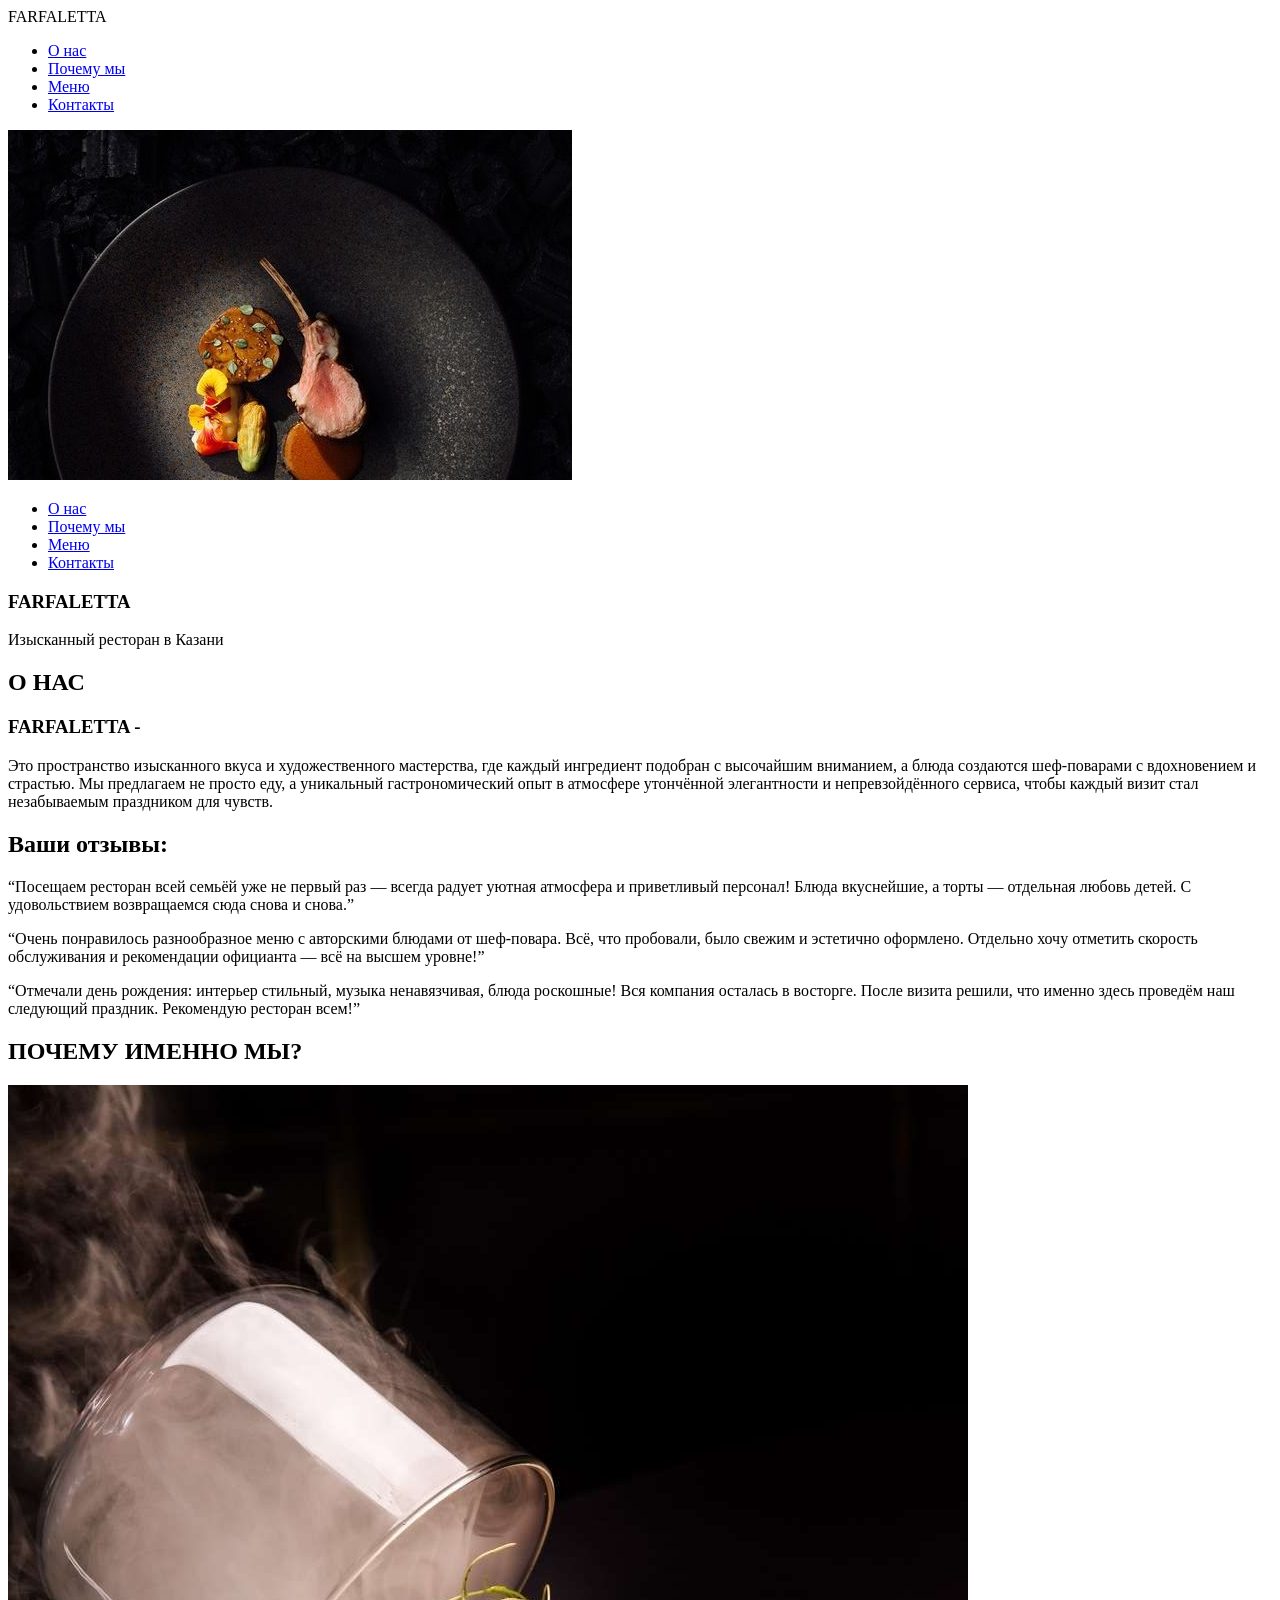
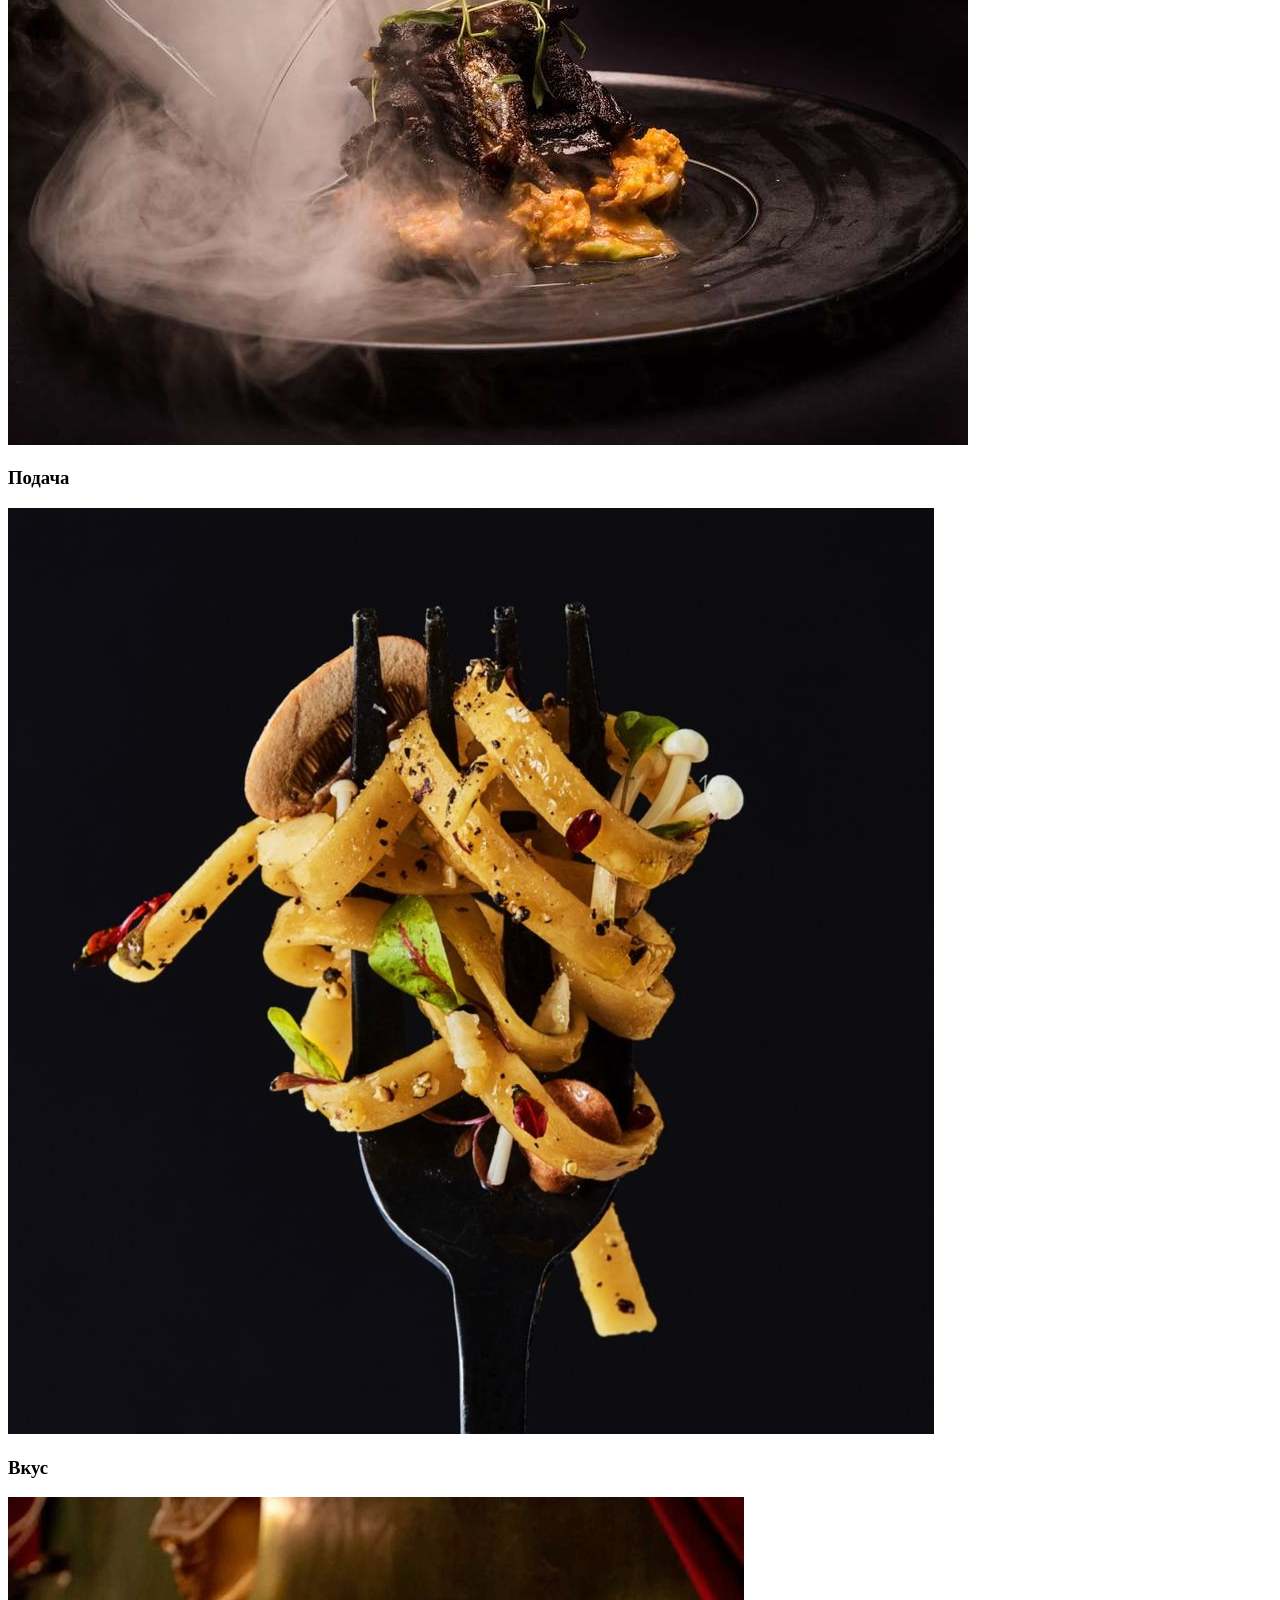
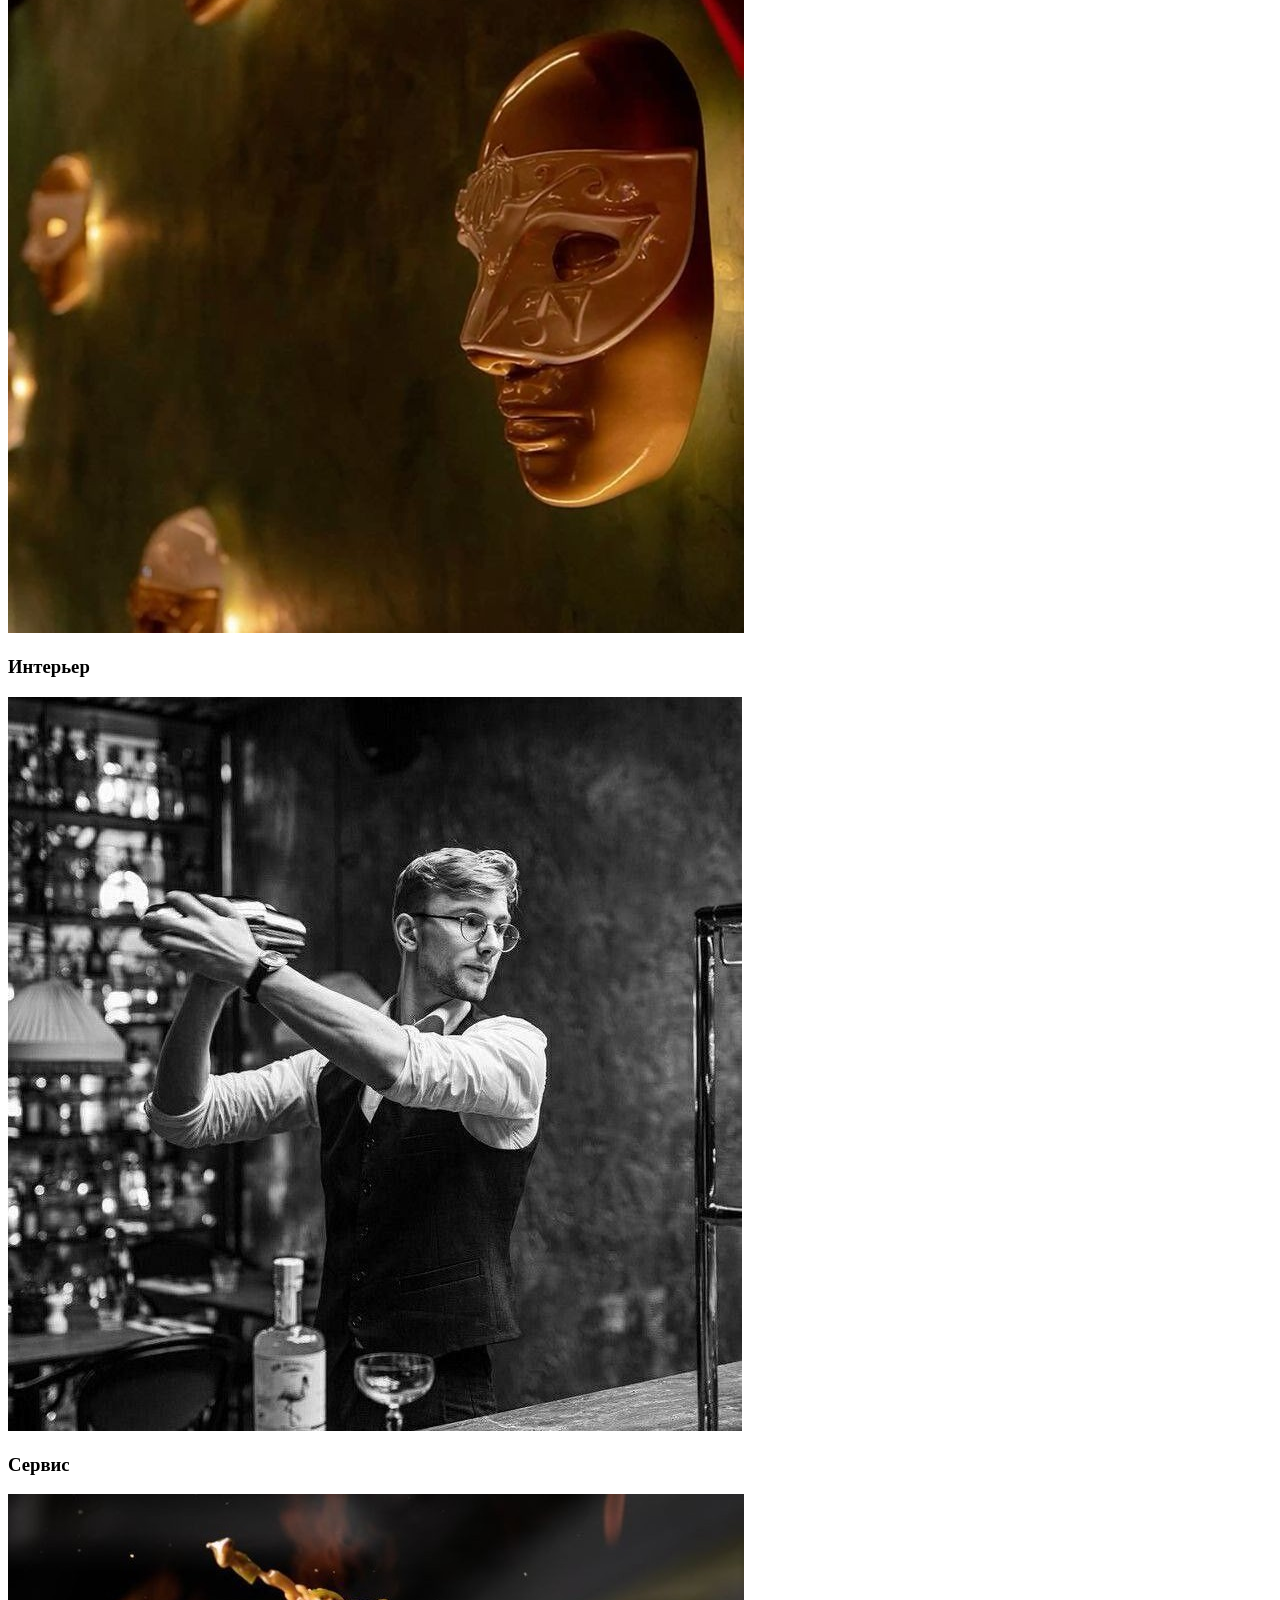
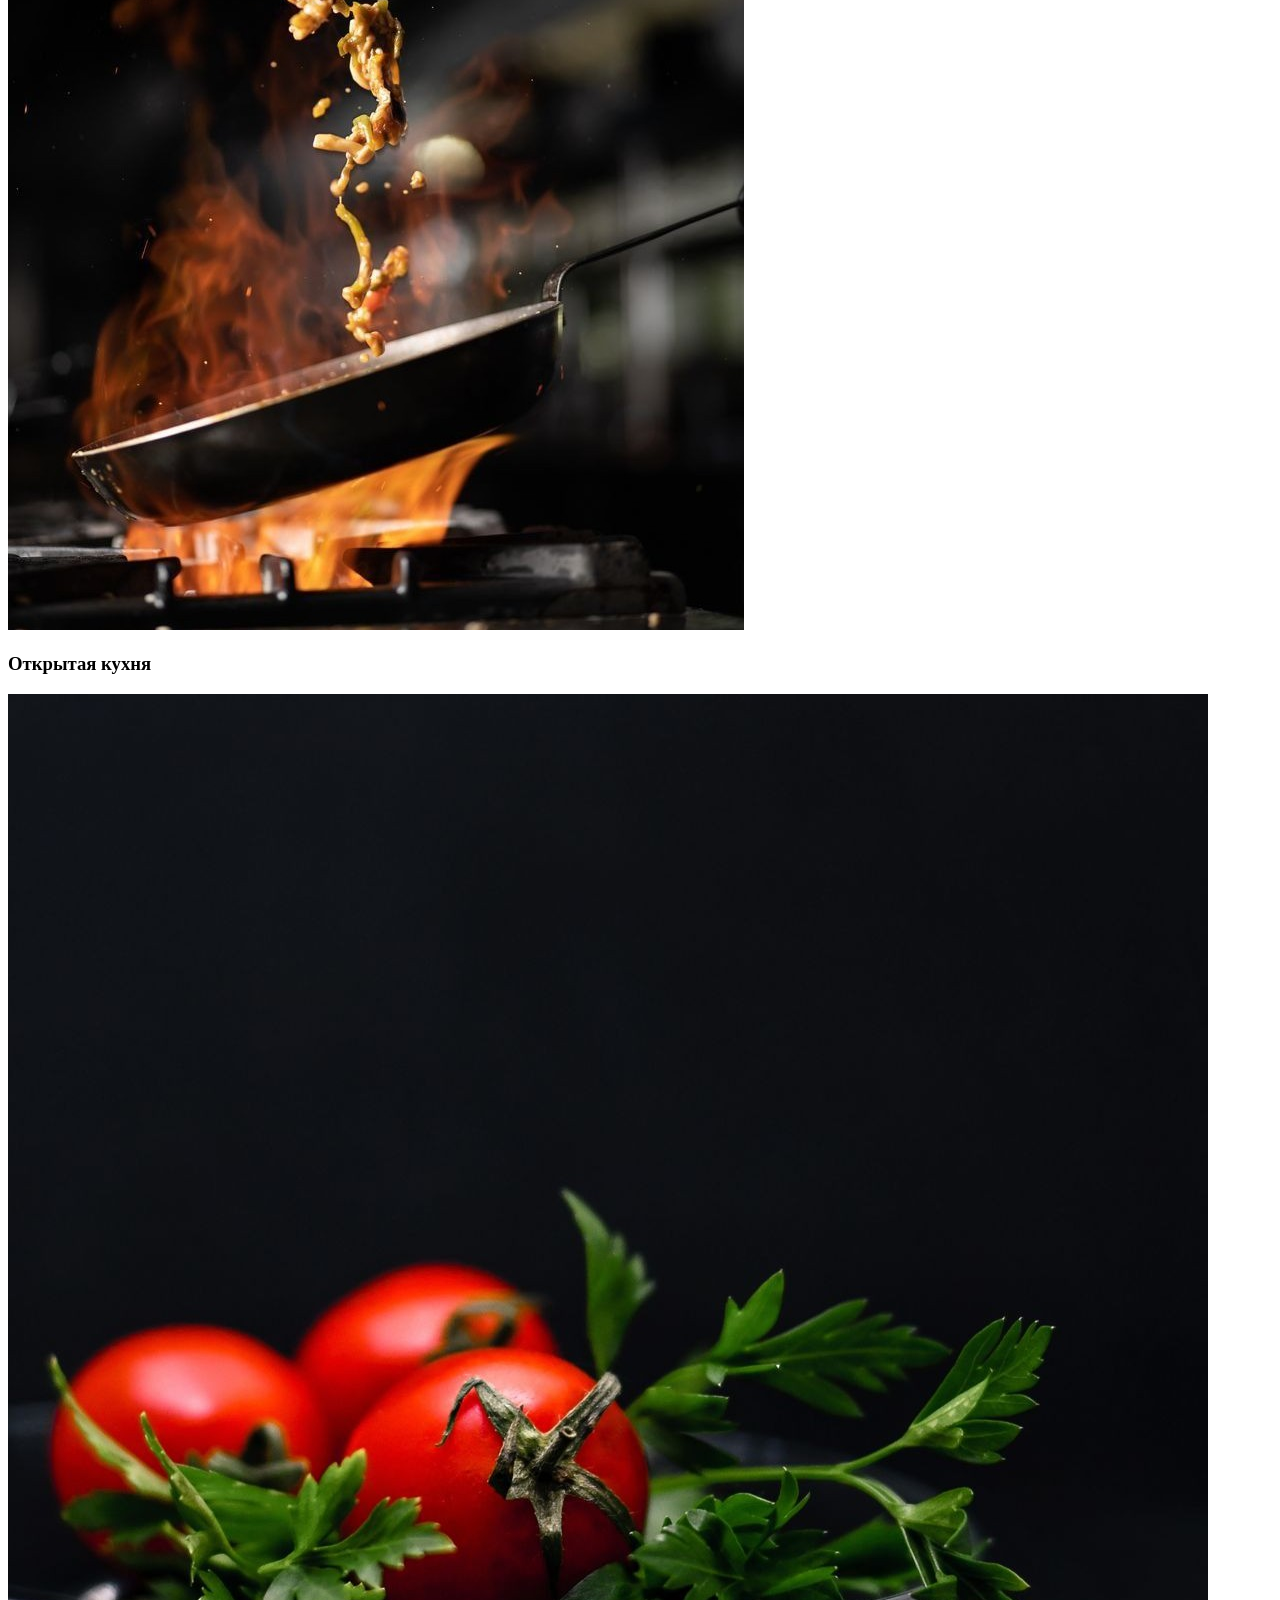
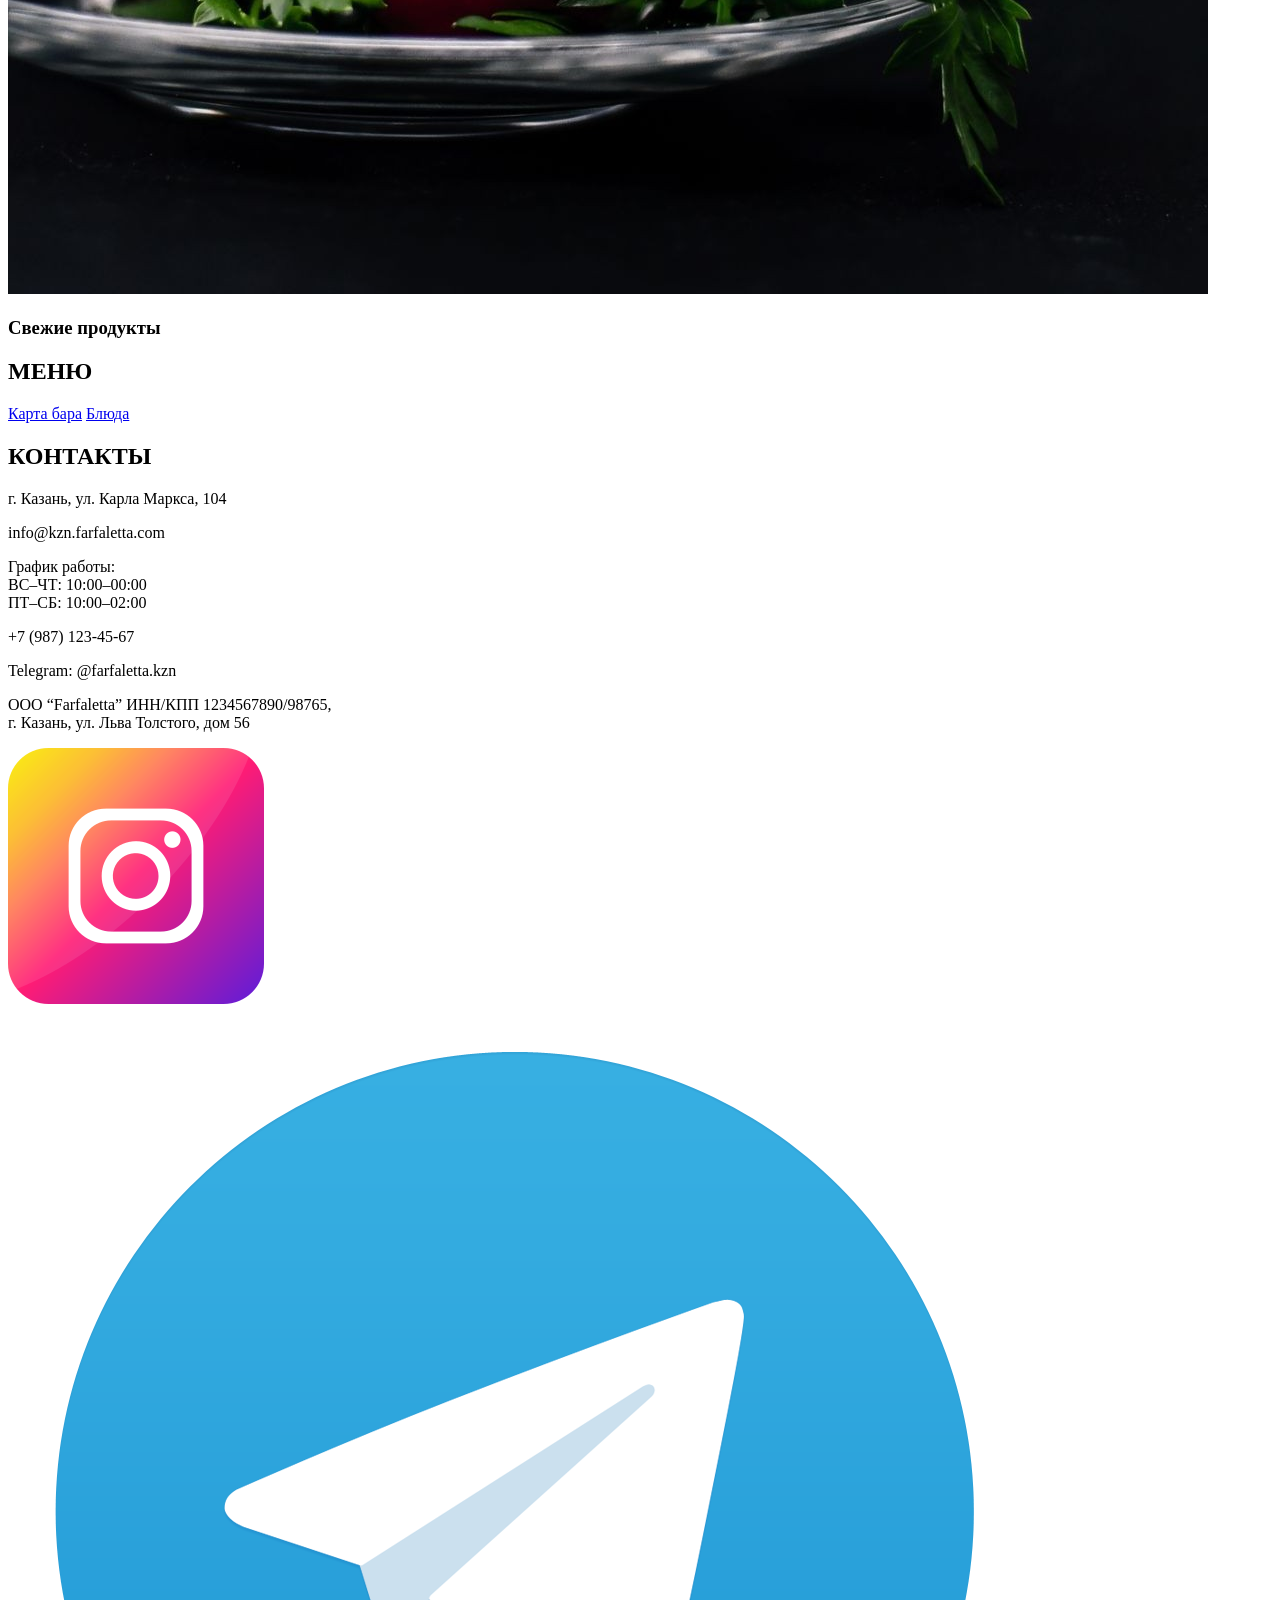
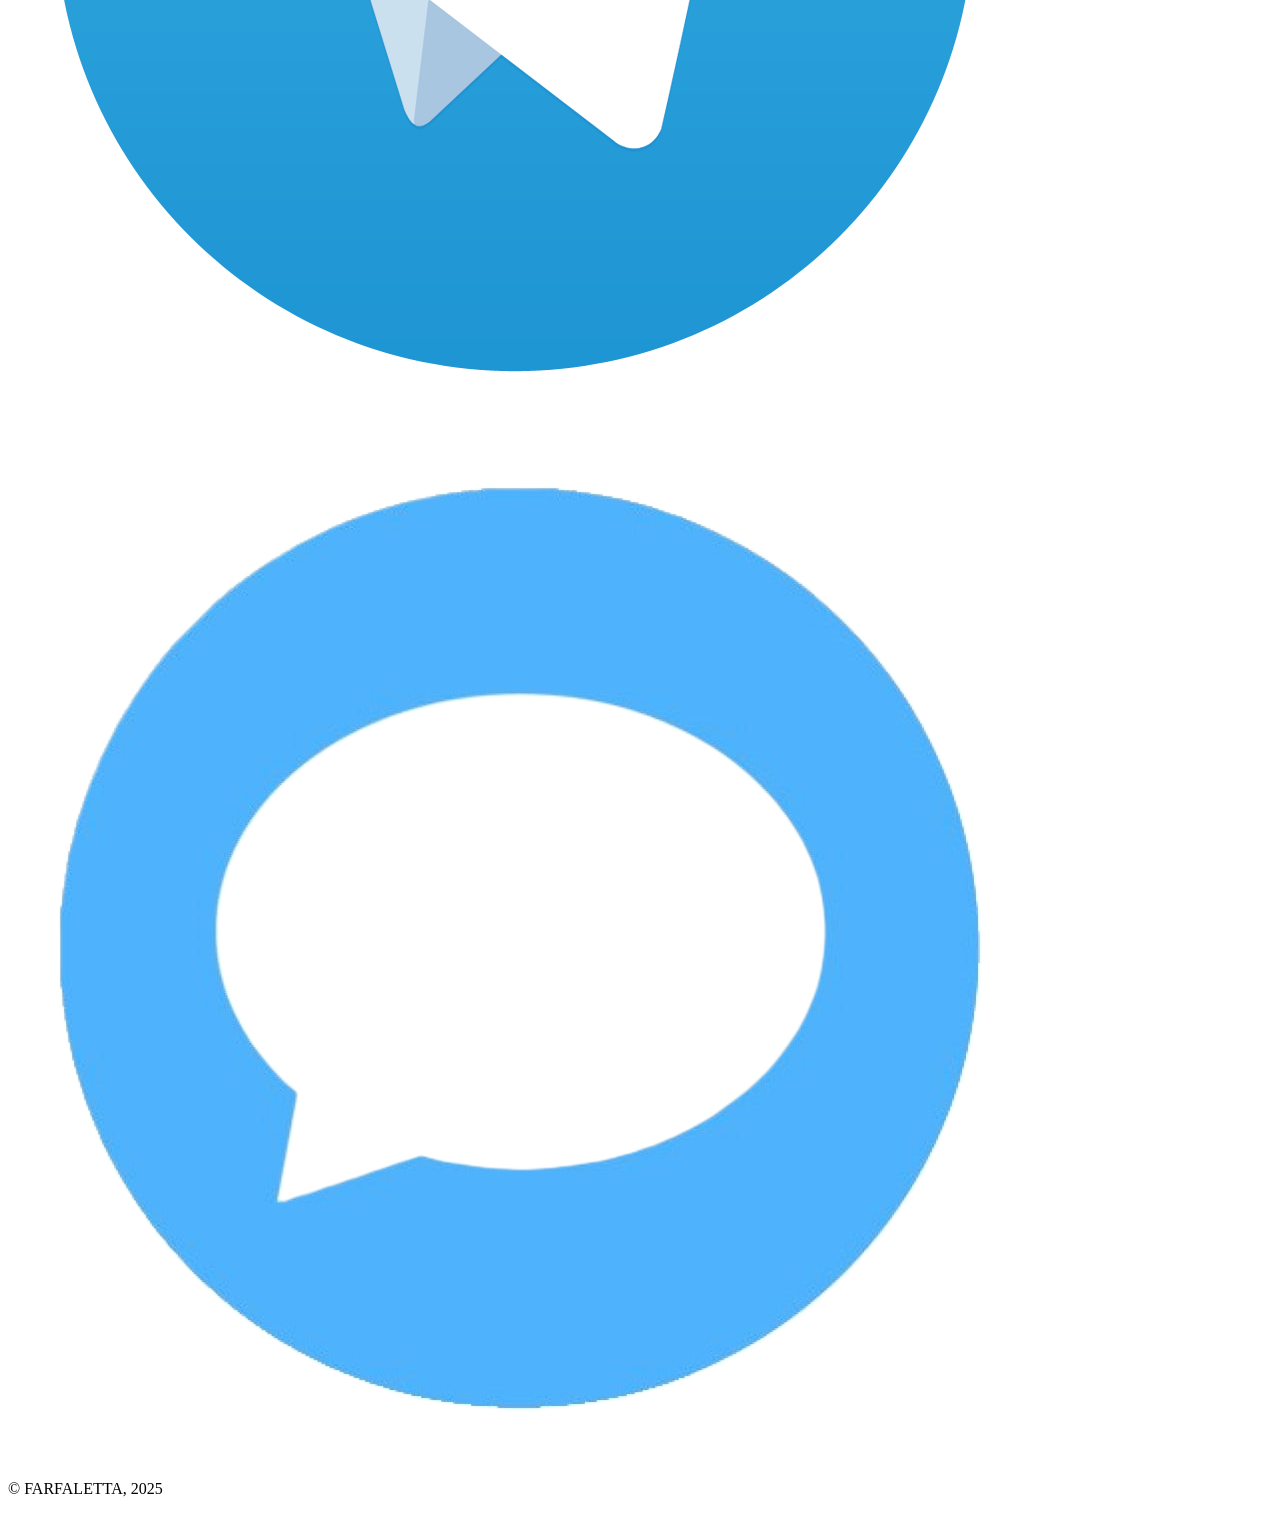
==== index.html @ 692b4ebb "update" ====
<!DOCTYPE html>
<html lang="ru">
<head>
  <meta charset="UTF-8">
  <title>FARFALETTA — Ресторан в Казани</title>

  <!-- Шрифты -->
  <link rel="preconnect" href="https://fonts.googleapis.com">
  <link rel="preconnect" href="https://fonts.gstatic.com" crossorigin>
  <link href="https://fonts.googleapis.com/css2?family=Montserrat:wght@300;400;600&family=Playfair+Display:wght@600;700&display=swap" rel="stylesheet">
  <link rel="preconnect" href="https://fonts.googleapis.com">
  <link rel="preconnect" href="https://fonts.gstatic.com" crossorigin>
  <link href="https://fonts.googleapis.com/css2?family=Aclonica&family=Montserrat:wght@300;400;600&family=Playfair+Display:wght@600;700&display=swap" rel="stylesheet">

  <!-- Стили -->
  <link rel="stylesheet" href="css/style.css">
</head>
<body>

<!-- Фиксированная шапка: появится только после прокрутки hero -->
<header class="site-header">
  <div class="logo">FARFALETTA</div>
  <nav class="main-nav">
    <ul>
      <li><a href="#about">О нас</a></li>
      <li><a href="#why">Почему мы</a></li>
      <li><a href="#menu">Меню</a></li>
      <li><a href="#contacts">Контакты</a></li>
    </ul>
  </nav>
</header>

<main>
  <section class="hero" id="top">
    <img class="hero-img" src="img/forsite.jpg" alt="FARFALETTA">

    <div class="hero-overlay">
      <header class="hero-header">
        <nav class="main-nav">
          <ul>
            <li><a href="#about">О нас</a></li>
            <li><a href="#why">Почему мы</a></li>
            <li><a href="#menu">Меню</a></li>
            <li><a href="#contacts">Контакты</a></li>
          </ul>
        </nav>
      </header>

      <section class="hero-logo">
        <h1>FARFALETTA</h1>
        <p>Изысканный ресторан в Казани</p>
      </section>
    </div>
  </section>



  <!-- 2. О нас + отзывы -->
  <section class="about" id="about">
    <section class="about-text">
      <h2>О НАС</h2>
      <h3>FARFALETTA - </h3>
      <p>
        Это пространство изысканного вкуса и художественного мастерства, где каждый ингредиент подобран с высочайшим вниманием, а блюда создаются шеф‑поварами с вдохновением и страстью. Мы предлагаем не просто еду, а уникальный гастрономический опыт в атмосфере утончённой элегантности и непревзойдённого сервиса, чтобы каждый визит стал незабываемым праздником для чувств.
      </p>
    </section>

    <section class="about-reviews">
      <h2>Ваши отзывы:</h2>

      <div class="reviews-list">
        <article class="review-card">
          <p>
            “Посещаем ресторан всей семьёй уже не первый раз — всегда радует
            уютная атмосфера и приветливый персонал! Блюда вкуснейшие, а торты —
            отдельная любовь детей. С удовольствием возвращаемся сюда снова и снова.”
          </p>
        </article>

        <article class="review-card">
          <p>
            “Очень понравилось разнообразное меню с авторскими блюдами от шеф‑повара.
            Всё, что пробовали, было свежим и эстетично оформлено. Отдельно хочу
            отметить скорость обслуживания и рекомендации официанта — всё на высшем уровне!”
          </p>
        </article>

        <article class="review-card">
          <p>
            “Отмечали день рождения: интерьер стильный, музыка ненавязчивая,
            блюда роскошные! Вся компания осталась в восторге. После визита решили,
            что именно здесь проведём наш следующий праздник. Рекомендую ресторан всем!”
          </p>
        </article>
      </div>
    </section>
  </section>

  <!-- 3. Почему именно мы -->
  <section class="why" id="why">
    <h2>ПОЧЕМУ ИМЕННО МЫ?</h2>

    <div class="features-grid">
      <article class="feature-card">
        <img src="img/podacha.jpg" alt="Подача">
        <h3>Подача</h3>
      </article>

      <article class="feature-card">
        <img src="img/vkus.jpg" alt="Вкус">
        <h3>Вкус</h3>
      </article>

      <article class="feature-card">
        <img src="img/interior.jpg" alt="Интерьер">
        <h3>Интерьер</h3>
      </article>

      <article class="feature-card">
        <img src="img/service.jpg" alt="Сервис">
        <h3>Сервис</h3>
      </article>

      <article class="feature-card">
        <img src="img/open-kitchen.jpg" alt="Открытая кухня">
        <h3>Открытая кухня</h3>
      </article>

      <article class="feature-card">
        <img src="img/fresh.jpg" alt="Свежие продукты">
        <h3>Свежие продукты</h3>
      </article>
    </div>
  </section>

  <!-- 4. Меню -->
  <section class="menu-section" id="menu">
    <h2>МЕНЮ</h2>

    <div class="menu-buttons">
      <a href="#" class="menu-btn">Карта бара</a>
      <a href="#" class="menu-btn">Блюда</a>
    </div>
  </section>

  <!-- 5. Контакты -->
  <section class="contacts" id="contacts">
    <section class="contacts-info">
      <h2>КОНТАКТЫ</h2>

      <p>г. Казань, ул. Карла Маркса, 104</p>
      <p>info@kzn.farfaletta.com</p>

      <p>
        График работы:<br>
        ВС–ЧТ: 10:00–00:00<br>
        ПТ–СБ: 10:00–02:00
      </p>

      <p>+7 (987) 123‑45‑67</p>
      <p>Telegram: @farfaletta.kzn</p>

      <p>
        ООО “Farfaletta” ИНН/КПП 1234567890/98765,<br>
        г. Казань, ул. Льва Толстого, дом 56
      </p>
    </section>

    <section class="contacts-icons">
      <img src="img/inst.png" alt="Instagram">
      <img src="img/tg.png" alt="Telegram">
      <img src="img/chat.png" alt="Чат">
    </section>
  </section>

</main>

<footer class="site-footer">
  <p>© FARFALETTA, 2025</p>
</footer>

<!-- Появление шапки после первого слайда -->
<script>
  const header = document.querySelector('.site-header');
  const hero = document.querySelector('.hero');

  window.addEventListener('scroll', () => {
    const heroBottom = hero.getBoundingClientRect().bottom;

    if (heroBottom <= 0) {
      header.classList.add('visible');
    } else {
      header.classList.remove('visible');
    }
  });
</script>

</body>
</html>
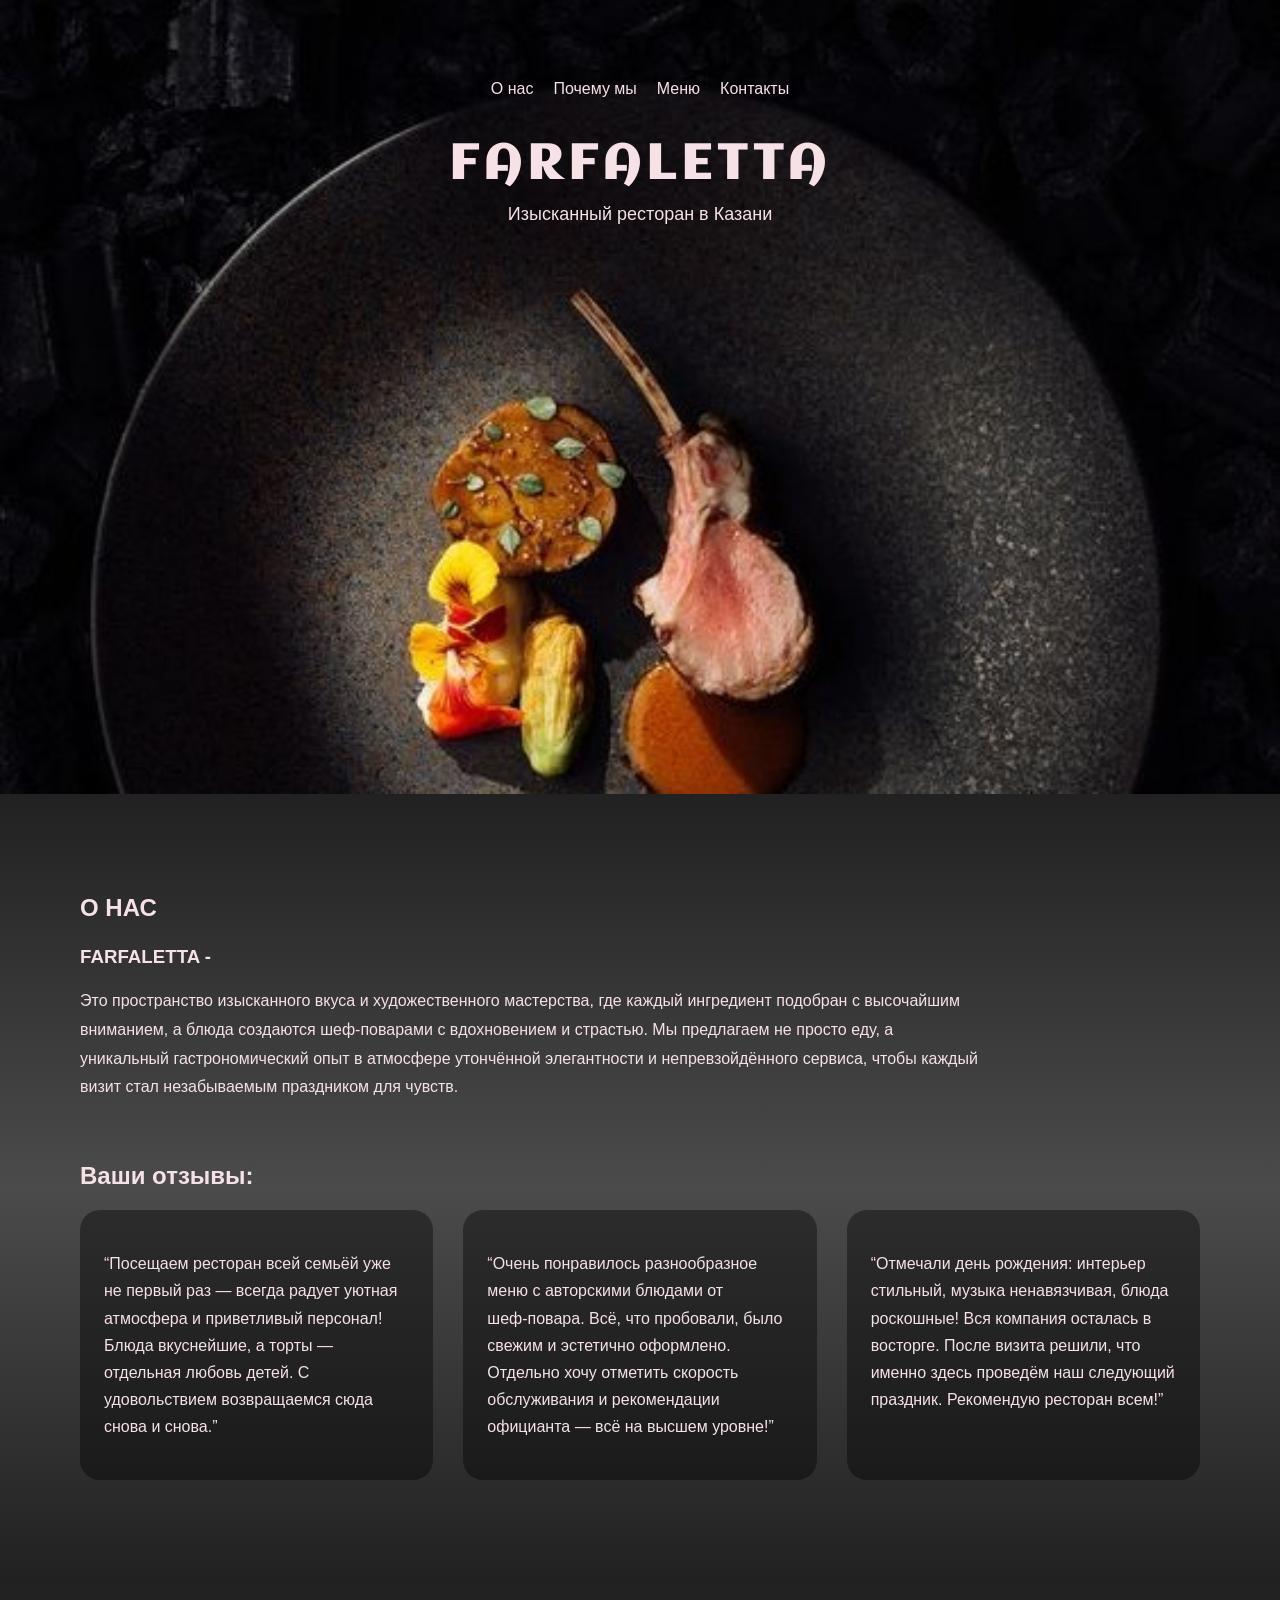
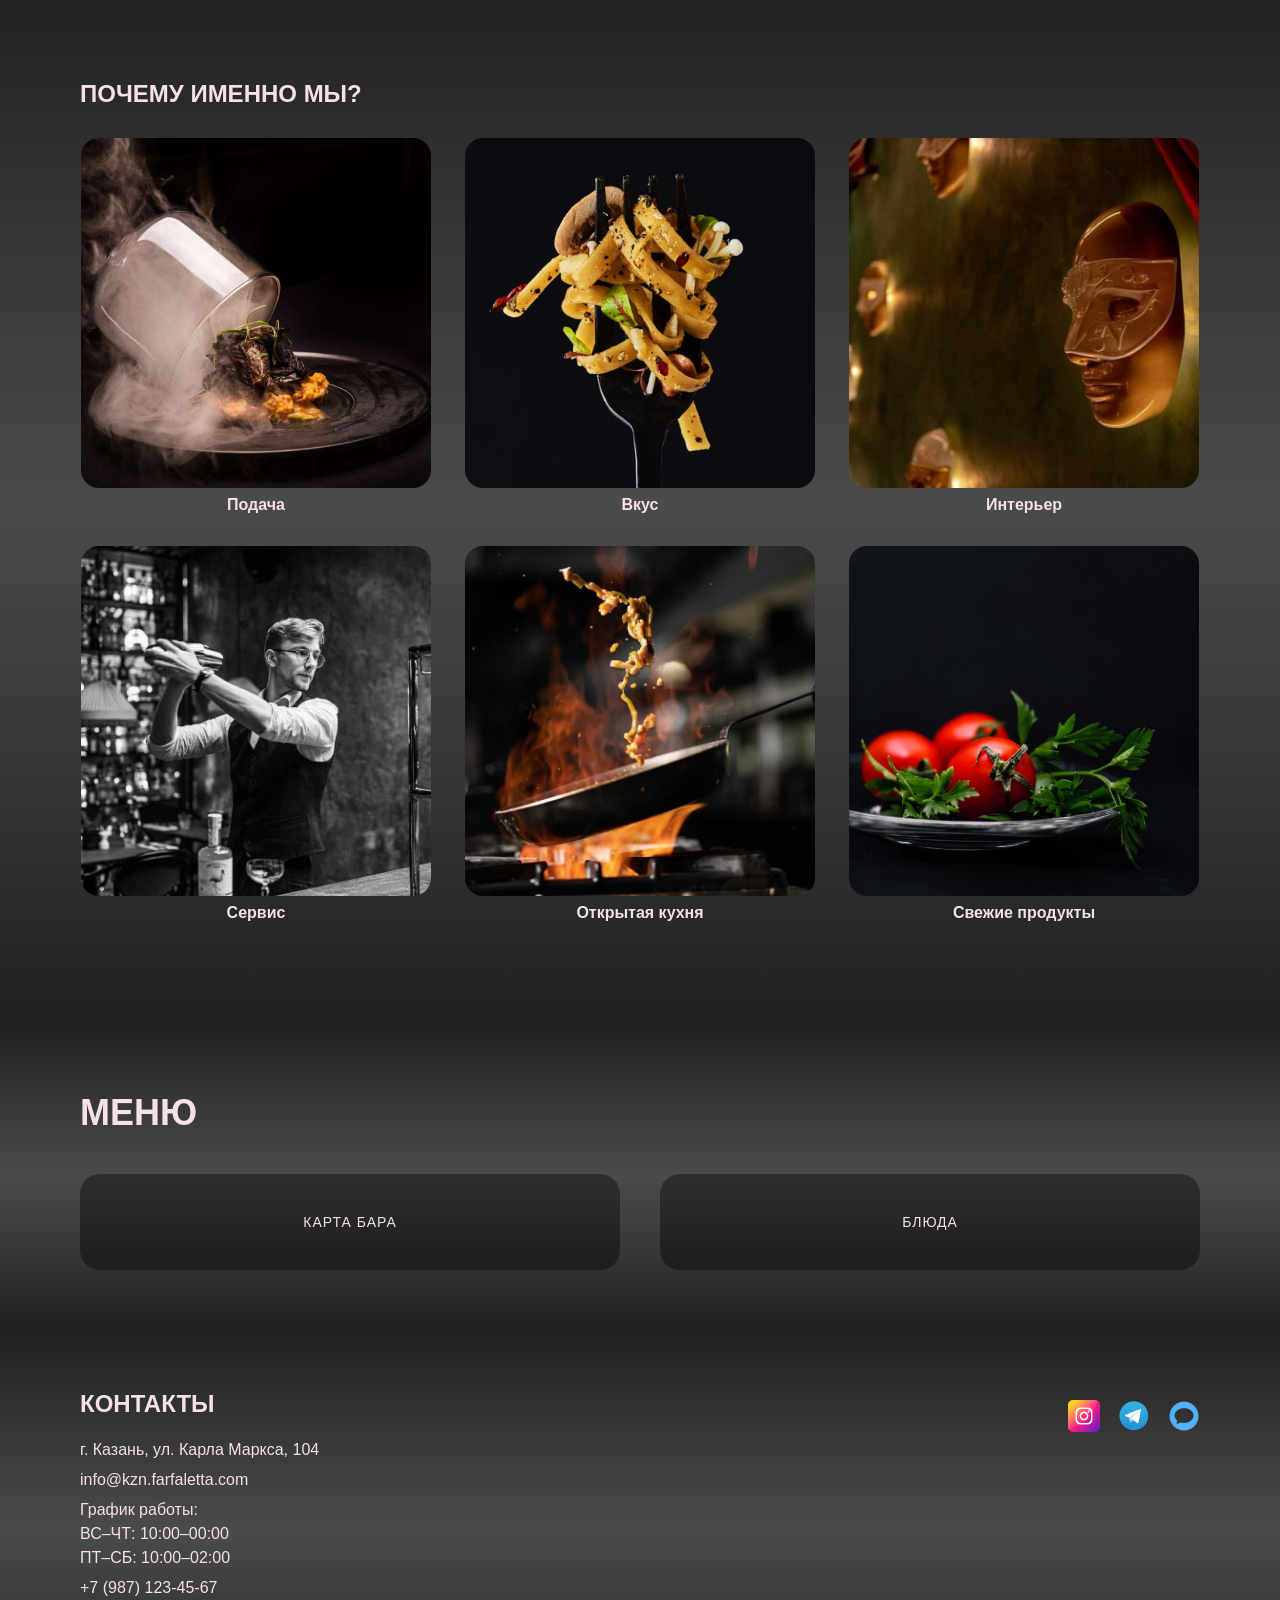
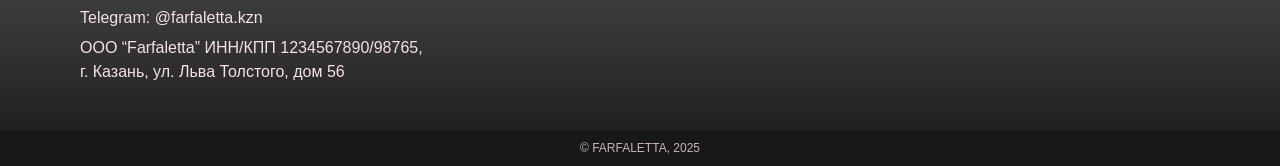
==== commit ac5233cd: "Update index.html" ====
--- a/index.html
+++ b/index.html
@@ -13,7 +13,7 @@
   <link href="https://fonts.googleapis.com/css2?family=Aclonica&family=Montserrat:wght@300;400;600&family=Playfair+Display:wght@600;700&display=swap" rel="stylesheet">
 
   <!-- Стили -->
-  <link rel="stylesheet" href="css/style.css">
+  <link rel="stylesheet" href="style.css">
 </head>
 <body>
 
--- a/style.css
+++ b/style.css
@@ -0,0 +1,469 @@
+/* плавная прокрутка по якорям */
+html {
+  scroll-behavior: smooth;
+}
+
+/* базовый фон и шрифт */
+body {
+  margin: 0;
+  font-family: Arial, sans-serif;
+  background: #000;
+  color: #f5e1e6;
+  font-size: 16px;
+}
+
+/* градиенты секций (кроме hero) */
+.about,
+.why,
+.menu-section,
+.contacts {
+  background: linear-gradient(
+    to bottom,
+    #212121 0%,
+    #4b4b4b 50%,
+    #212121 100%
+  );
+}
+
+/* === Фиксированная шапка === */
+
+.site-header {
+  position: fixed;
+  top: 0;
+  left: 0;
+  right: 0;
+  z-index: 100;
+
+  display: flex;
+  justify-content: space-between;
+  align-items: center;
+  padding: 16px 40px 10px;
+
+  background: transparent;
+  backdrop-filter: none;
+
+  opacity: 0;
+  pointer-events: none;
+  transition: opacity 0.4s ease;
+}
+
+.site-header.visible {
+  opacity: 1;
+  pointer-events: auto;
+  background: rgba(24, 24, 24, 0.9);
+  backdrop-filter: blur(4px);
+}
+
+/* логотип в шапке */
+.logo {
+  font-family: "Aclonica", sans-serif;
+  font-size: 20px;
+  letter-spacing: 4px;
+}
+
+/* меню (в шапке и в hero) */
+.main-nav ul {
+  list-style: none;
+  margin: 0;
+  padding: 0;
+  display: flex;
+  gap: 20px;
+}
+
+.main-nav a {
+  color: #f5e1e6;
+  text-decoration: none;
+  font-size: 16px;
+}
+
+main {
+  margin-top: 0;
+}
+
+/* === 1. Главный экран с картинкой === */
+
+.hero {
+  position: relative;
+}
+
+/* сама картинка — полностью адаптивная по ширине */
+.hero-img {
+  display: block;
+  width: 100%;
+  height: auto;
+}
+
+/* блок с меню и логотипом поверх картинки */
+.hero-overlay {
+  position: absolute;
+  inset: 0;
+  display: flex;
+  flex-direction: column;
+  align-items: center;
+  justify-content: flex-start;
+  padding-top: 80px;
+  text-align: center;
+  pointer-events: none;
+}
+
+/* по ссылкам всё равно можно кликать */
+.hero-overlay .main-nav a {
+  pointer-events: auto;
+}
+
+/* меню по центру над логотипом */
+.hero-header {
+  margin-bottom: 40px;
+}
+
+/* центрируем меню */
+.hero-header .main-nav ul {
+  justify-content: center;
+}
+
+/* заголовок FARFALETTA и подпись */
+.hero-logo h1 {
+  margin: 0;
+  font-family: "Aclonica", sans-serif;
+  font-size: 48px;
+  letter-spacing: 6px;
+  color: #f5e1e6;
+}
+
+.hero-logo p {
+  font-family: "Aclonica", sans-serif;
+  margin-top: 12px;
+  font-size: 18px;
+}
+
+/* === 2. Блок "О нас" + отзывы === */
+
+.about {
+  padding: 80px 80px 100px;
+}
+
+.about-text h2 {
+  font-size: 24px;
+  margin-bottom: 24px;
+}
+
+.about-text p {
+  max-width: 900px;
+  font-size: 16px;
+  line-height: 1.8;
+}
+
+.about-reviews {
+  margin-top: 60px;
+}
+
+.about-reviews h2 {
+  font-size: 24px;
+  margin-bottom: 20px;
+}
+
+.reviews-list {
+  display: flex;
+  gap: 30px;
+}
+
+.review-card {
+  flex: 1;
+  background: rgba(0, 0, 0, 0.4);
+  color: #f5e1e6;
+  border-radius: 20px;
+  padding: 24px;
+  font-size: 16px;
+  line-height: 1.7;
+
+}
+
+/* === 3. Блок "Почему именно мы" === */
+
+.why {
+  padding: 80px 80px 100px;
+}
+
+.why h2 {
+  font-size: 24px;
+  margin-bottom: 30px;
+}
+
+.features-grid {
+  display: grid;
+  grid-template-columns: repeat(3, minmax(0, 1fr));
+  gap: 32px;
+}
+
+/* карточка без подложки */
+.feature-card {
+  background: none;
+  border-radius: 0;
+  padding: 0;
+  min-height: auto;
+
+  display: flex;
+  flex-direction: column;
+  align-items: center;
+}
+
+/* квадраты по умолчанию на десктопе */
+.feature-card img {
+  width: 350px;
+  height: 350px;
+  object-fit: cover;
+  border-radius: 18px;
+  margin-bottom: 8px;
+}
+
+.feature-card h3 {
+  margin: 0;
+  font-size: 16px;
+}
+
+/* === 4. Меню === */
+
+.menu-section {
+  font-size: 24px;
+  padding: 40px 80px 60px;
+}
+
+.menu-buttons {
+  margin-top: 40px;
+  display: flex;
+  gap: 40px;
+}
+
+/* кнопки меню */
+.menu-btn {
+  flex: 1;
+  text-align: center;
+  text-decoration: none;
+
+  background: rgba(0, 0, 0, 0.4);
+  color: #f5e1e6;
+  border-radius: 20px;
+  padding: 40px 0;
+  font-size: 14px;
+  letter-spacing: 1px;
+  text-transform: uppercase;
+
+  transition: background 0.2s ease, transform 0.2s ease;
+}
+
+.menu-btn:hover {
+  background: rgba(0, 0, 0, 0.6);
+  transform: translateY(-2px);
+}
+
+/* иконки соцсетей */
+.contacts-icons img {
+  width: 32px;
+  height: 32px;
+  object-fit: contain;
+}
+
+/* === 5. Блок "Контакты" === */
+
+.contacts {
+  padding: 40px 80px 40px;
+  display: flex;
+  justify-content: space-between;
+  gap: 40px;
+}
+
+.contacts-info h2 {
+  font-size: 24px;
+  margin-bottom: 20px;
+}
+
+.contacts-info p {
+  margin: 6px 0;
+  font-size: 16px;
+  line-height: 1.5;
+}
+
+.contacts-icons {
+  margin-top: 30px;
+  display: flex;
+  gap: 18px;
+}
+
+/* === Футер === */
+
+.site-footer {
+  height: 36px;
+  background: #181818;
+  display: flex;
+  align-items: center;
+  justify-content: center;
+  font-size: 12px;
+  color: #c7b2b8;
+}
+
+/* === Адаптив (без уменьшения шрифтов) === */
+
+/* 992–1199 px */
+@media (max-width: 1199px) and (min-width: 992px) {
+  .about,
+  .why,
+  .contacts,
+  .menu-section {
+    padding: 60px 40px 80px;
+  }
+
+  .features-grid {
+    gap: 24px;
+  }
+
+  .feature-card img {
+    width: 22vw;
+    height: 22vw;
+    max-width: 260px;
+  }
+}
+
+/* 768–991 px */
+@media (max-width: 991px) and (min-width: 768px) {
+  .site-header {
+    padding: 12px 24px 8px;
+  }
+
+  .about,
+  .why,
+  .contacts,
+  .menu-section {
+    padding: 50px 30px 70px;
+  }
+
+  .features-grid {
+    grid-template-columns: repeat(2, minmax(0, 1fr));
+  }
+
+  .feature-card img {
+    width: 28vw;
+    height: 28vw;
+    max-width: 240px;
+  }
+
+  .reviews-list {
+    flex-direction: column;
+  }
+
+  .hero-header {
+    margin-bottom: 28px;
+  }
+}
+
+/* 576–767 px */
+@media (max-width: 767px) and (min-width: 576px) {
+  .site-header {
+    padding: 10px 16px 6px;
+  }
+
+  .main-nav ul {
+    gap: 12px;
+  }
+
+  .hero-header {
+    margin-bottom: 24px;
+  }
+
+  .about,
+  .why,
+  .contacts,
+  .menu-section {
+    padding: 40px 24px 60px;
+  }
+
+  .features-grid {
+    grid-template-columns: 1fr;
+    justify-items: center;
+  }
+
+  .feature-card {
+    width: 80%;
+    max-width: 360px;
+  }
+
+  .feature-card img {
+    width: 100%;
+    height: auto;
+    aspect-ratio: 1 / 1;
+  }
+
+  .contacts {
+    flex-direction: column;
+    align-items: flex-start;
+  }
+}
+
+/* ≤ 575 px — НИЧЕГО не уменьшаем, только верстку подправляем */
+@media (max-width: 575px) {
+  body {
+    font-size: 16px;
+  }
+
+  .about-text p,
+  .review-card,
+  .contacts-info p {
+    font-size: 16px;
+  }
+
+  .about-text h2,
+  .about-reviews h2,
+  .why h2,
+  .contacts-info h2 {
+    font-size: 24px;
+  }
+
+  .hero-logo h1 {
+    font-size: 48px;
+  }
+
+  .hero-logo p {
+    font-size: 18px;
+  }
+
+  .main-nav a {
+    font-size: 16px;
+  }
+
+  .site-header {
+    padding: 8px 12px 4px;
+  }
+
+  .about,
+  .why,
+  .contacts,
+  .menu-section {
+    padding: 20px 12px 24px;
+  }
+
+  .main-nav ul {
+    flex-wrap: wrap;
+    gap: 4px;
+    justify-content: center;
+  }
+
+  .menu-buttons {
+    flex-direction: column;
+  }
+
+  .features-grid {
+    grid-template-columns: 1fr;
+    row-gap: 20px;
+    justify-items: center;
+  }
+
+  .feature-card {
+    width: 96vw;
+    max-width: 360px;
+    margin-bottom: 0;
+  }
+
+  .feature-card img {
+    width: 100%;
+    aspect-ratio: 1 / 1;
+  }
+}
